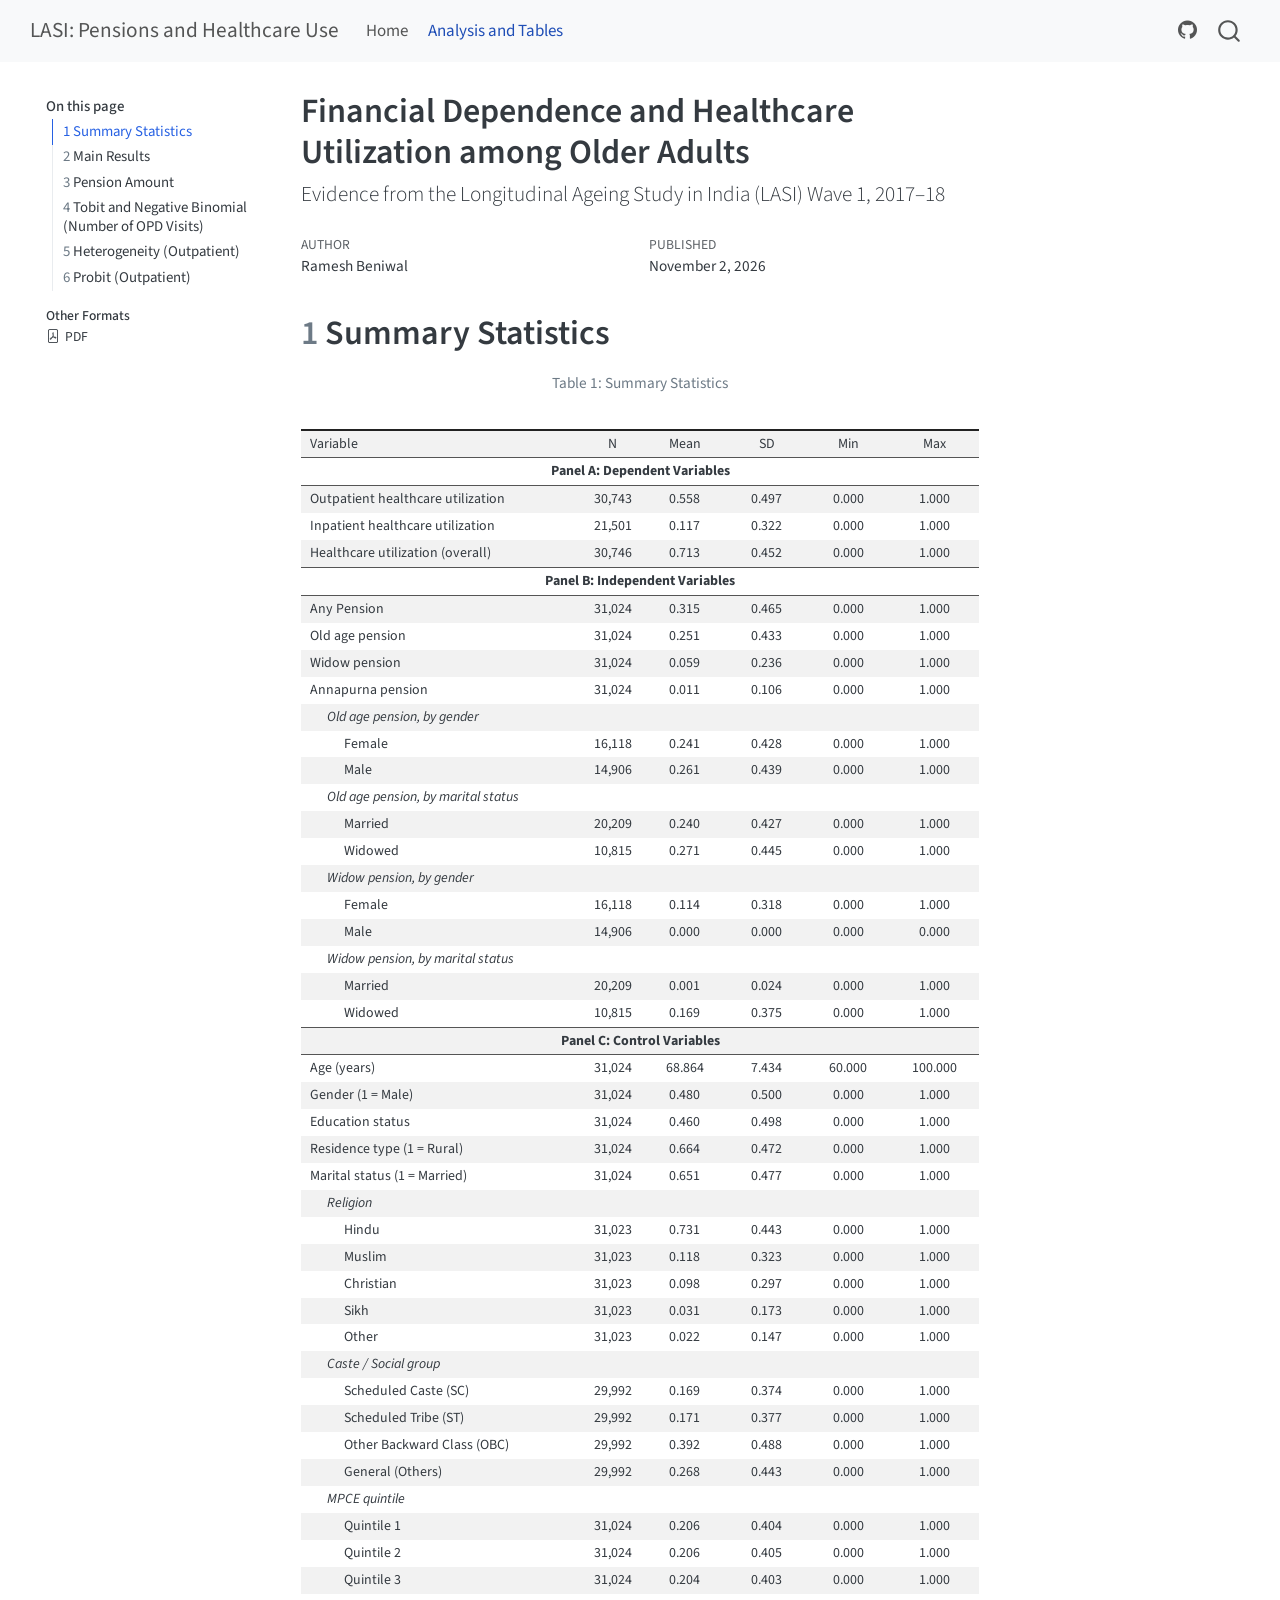
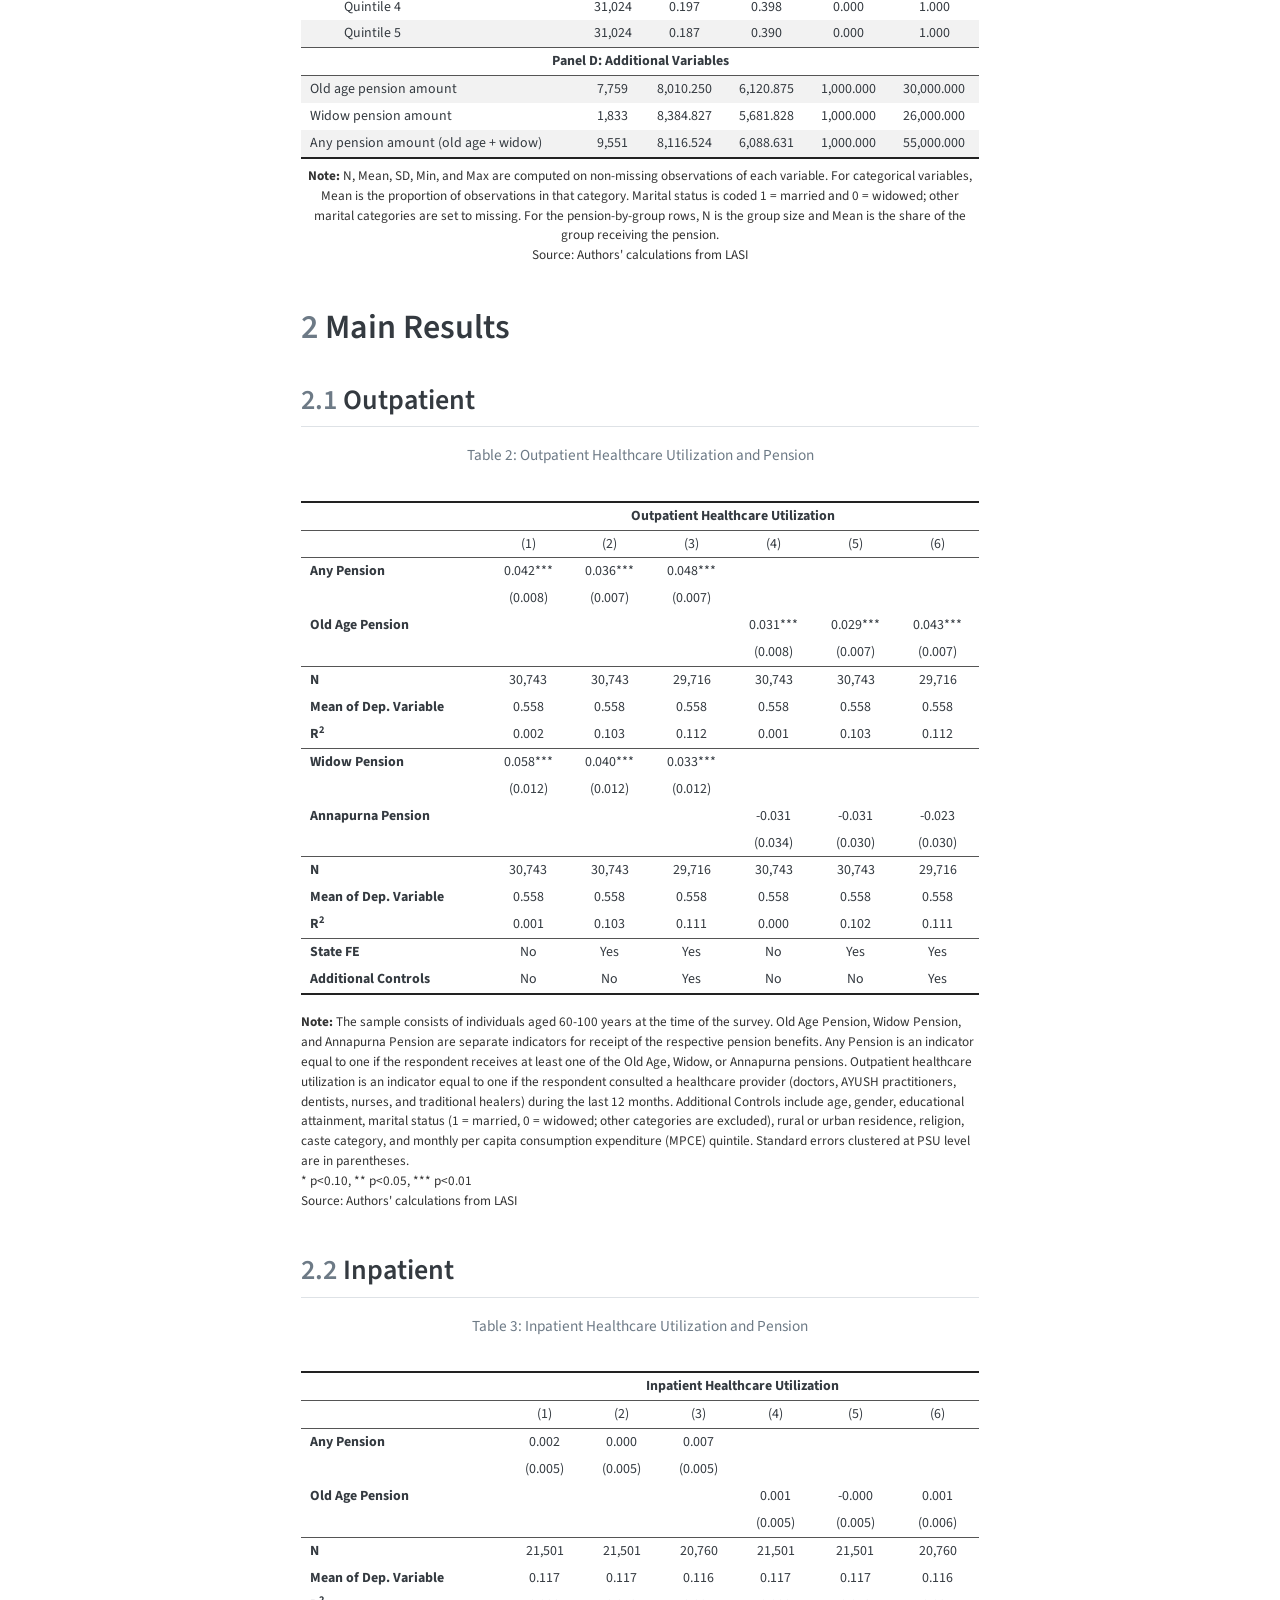
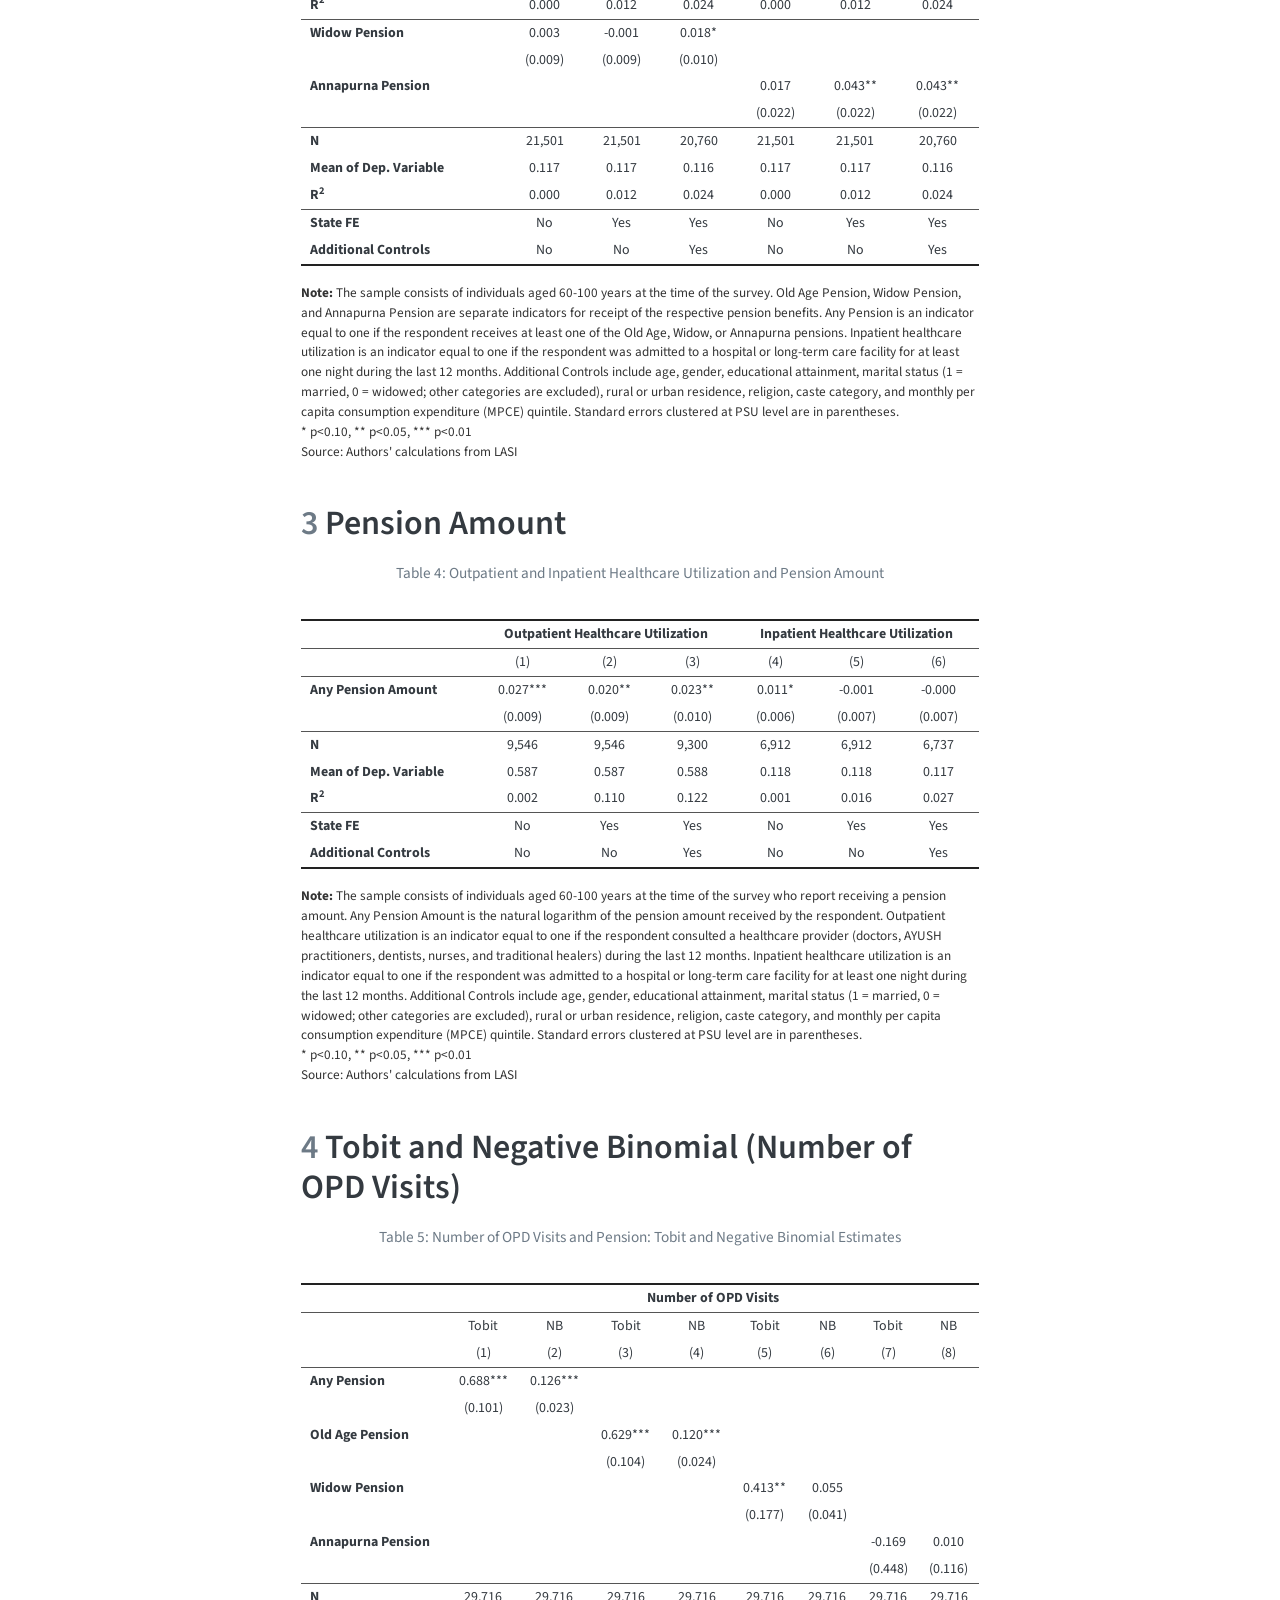
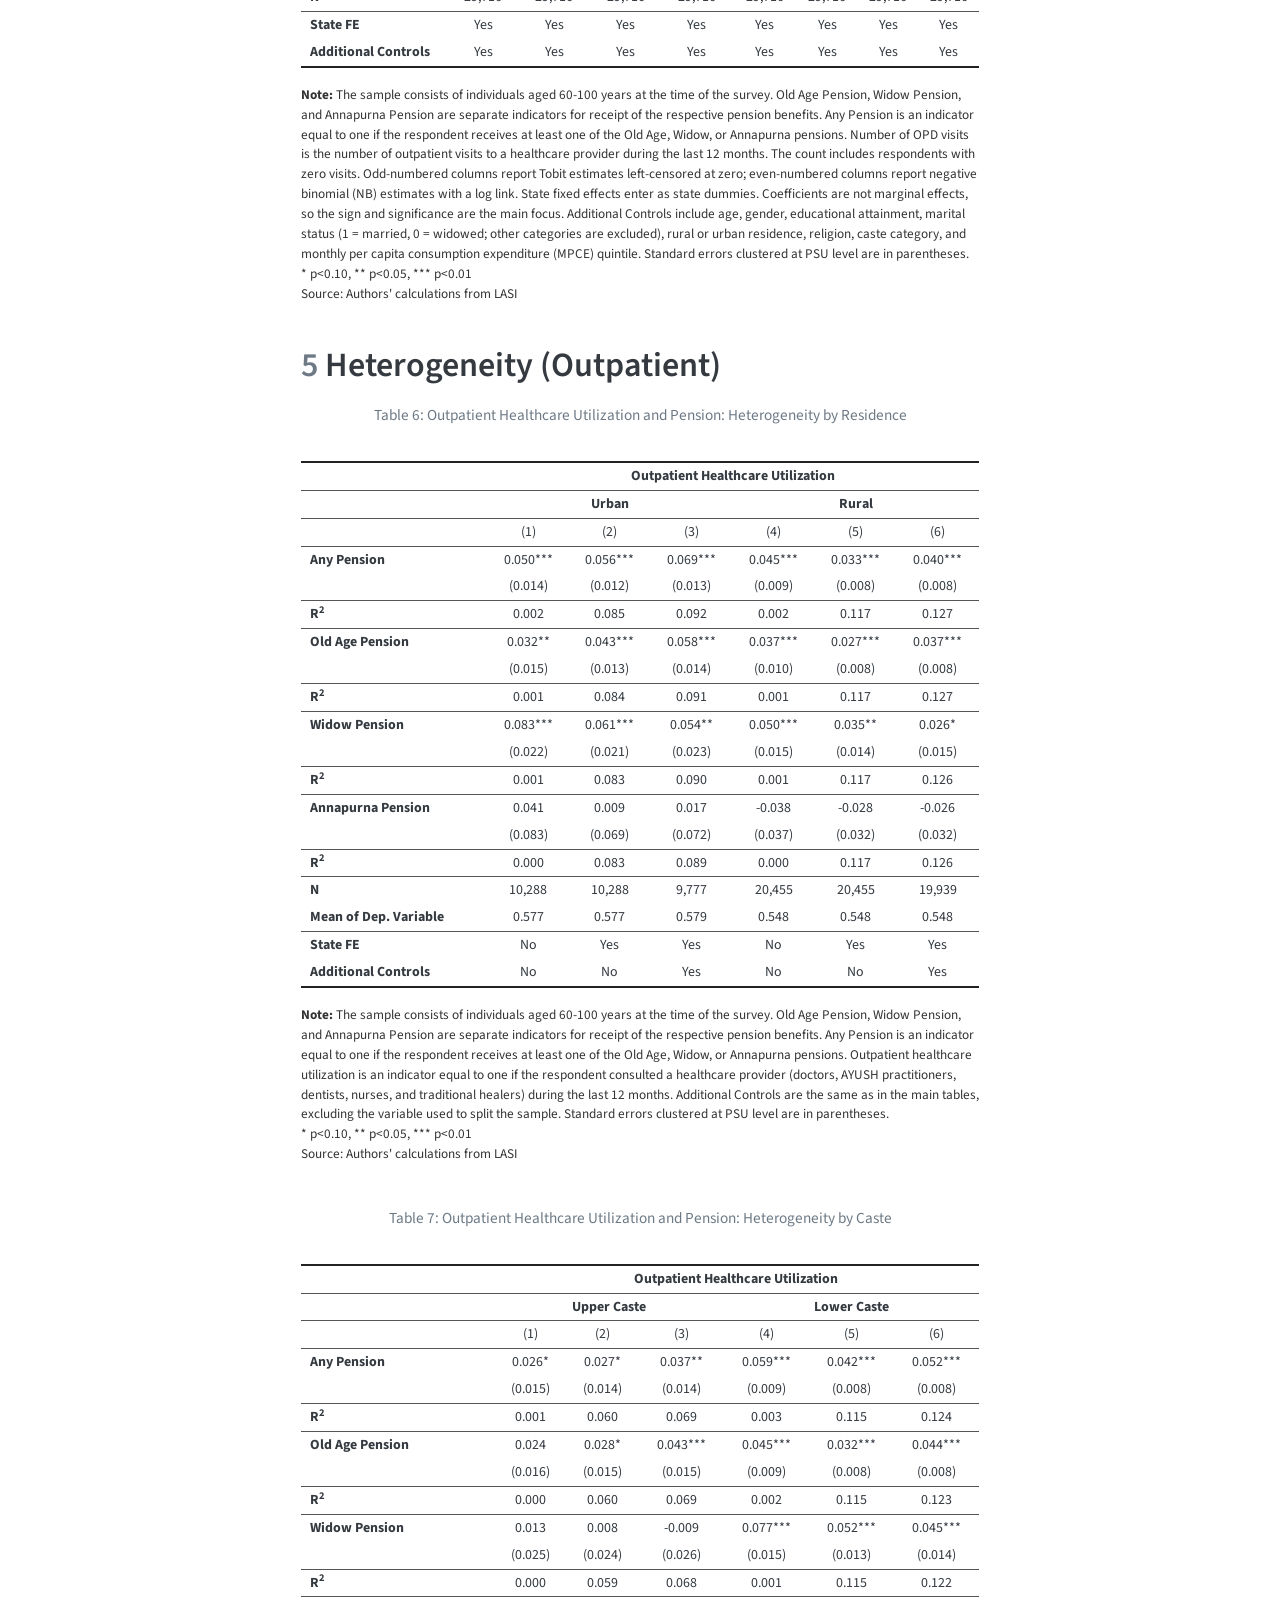
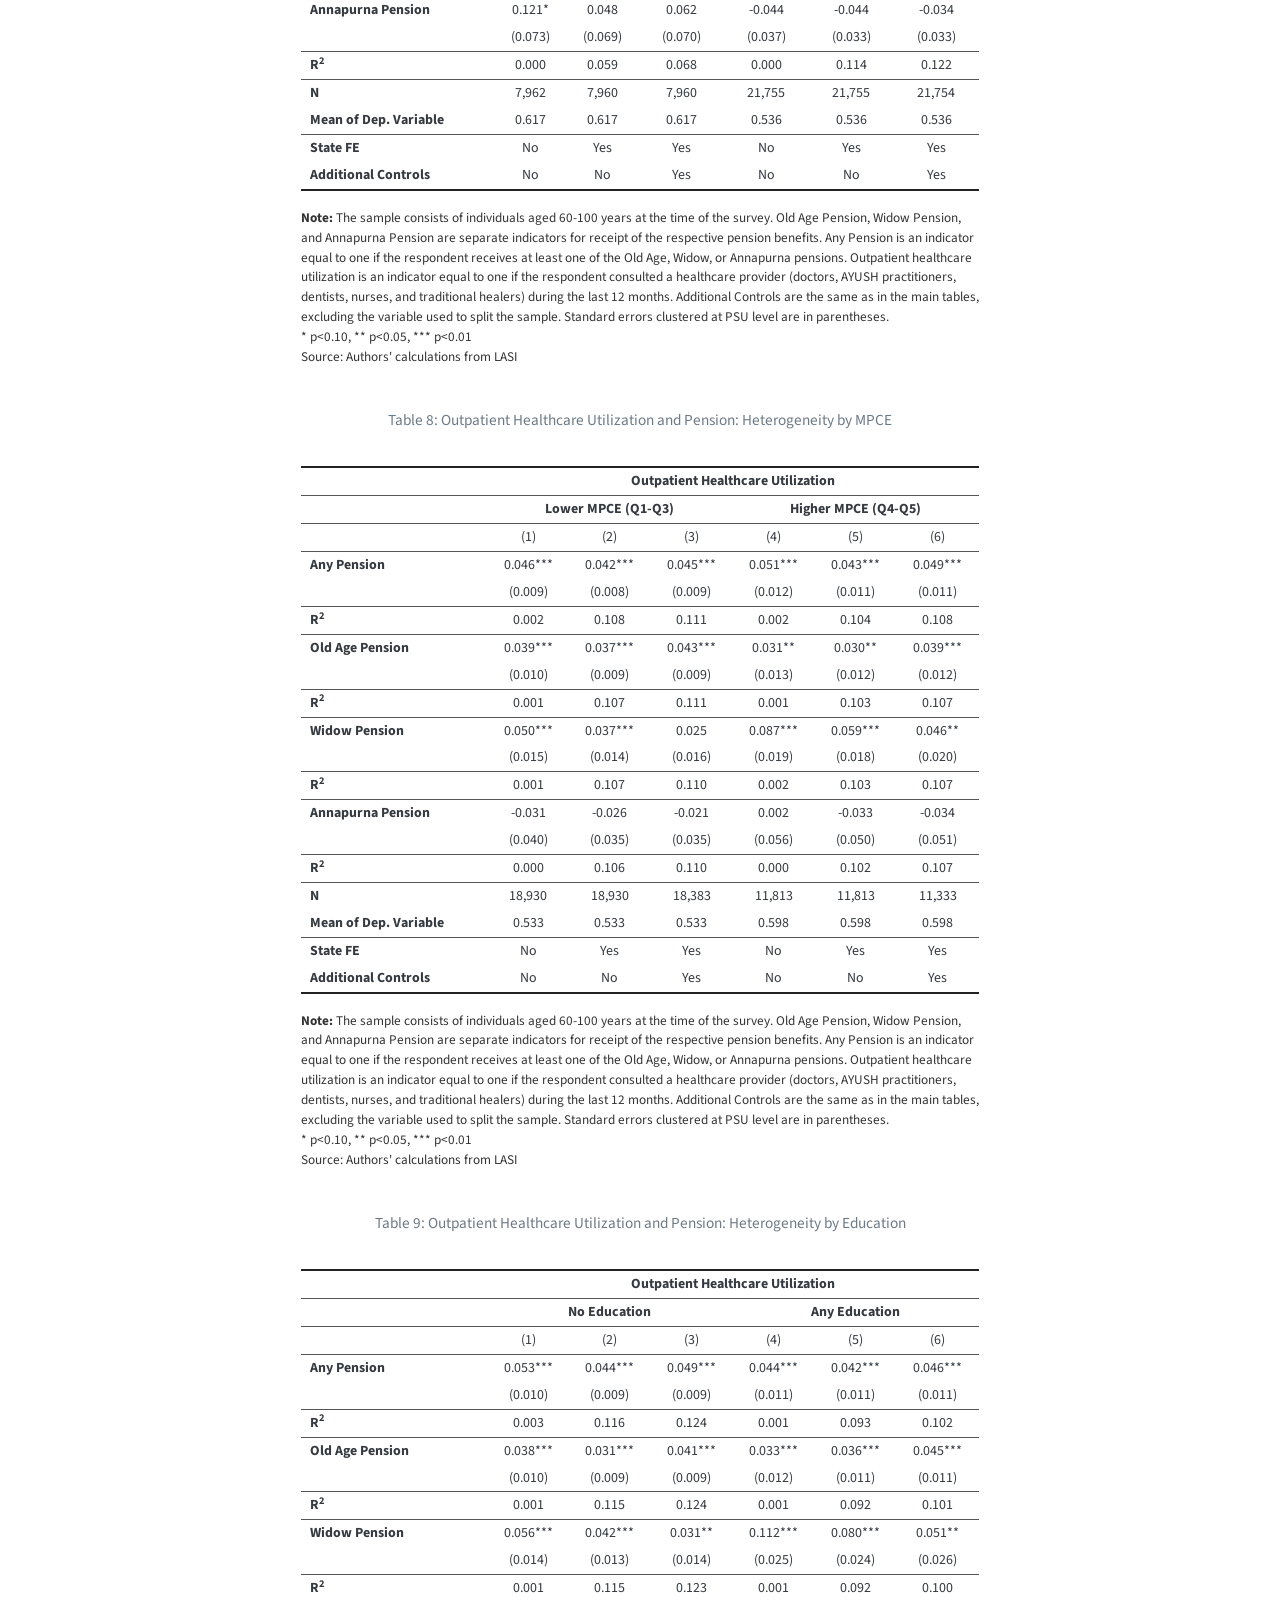
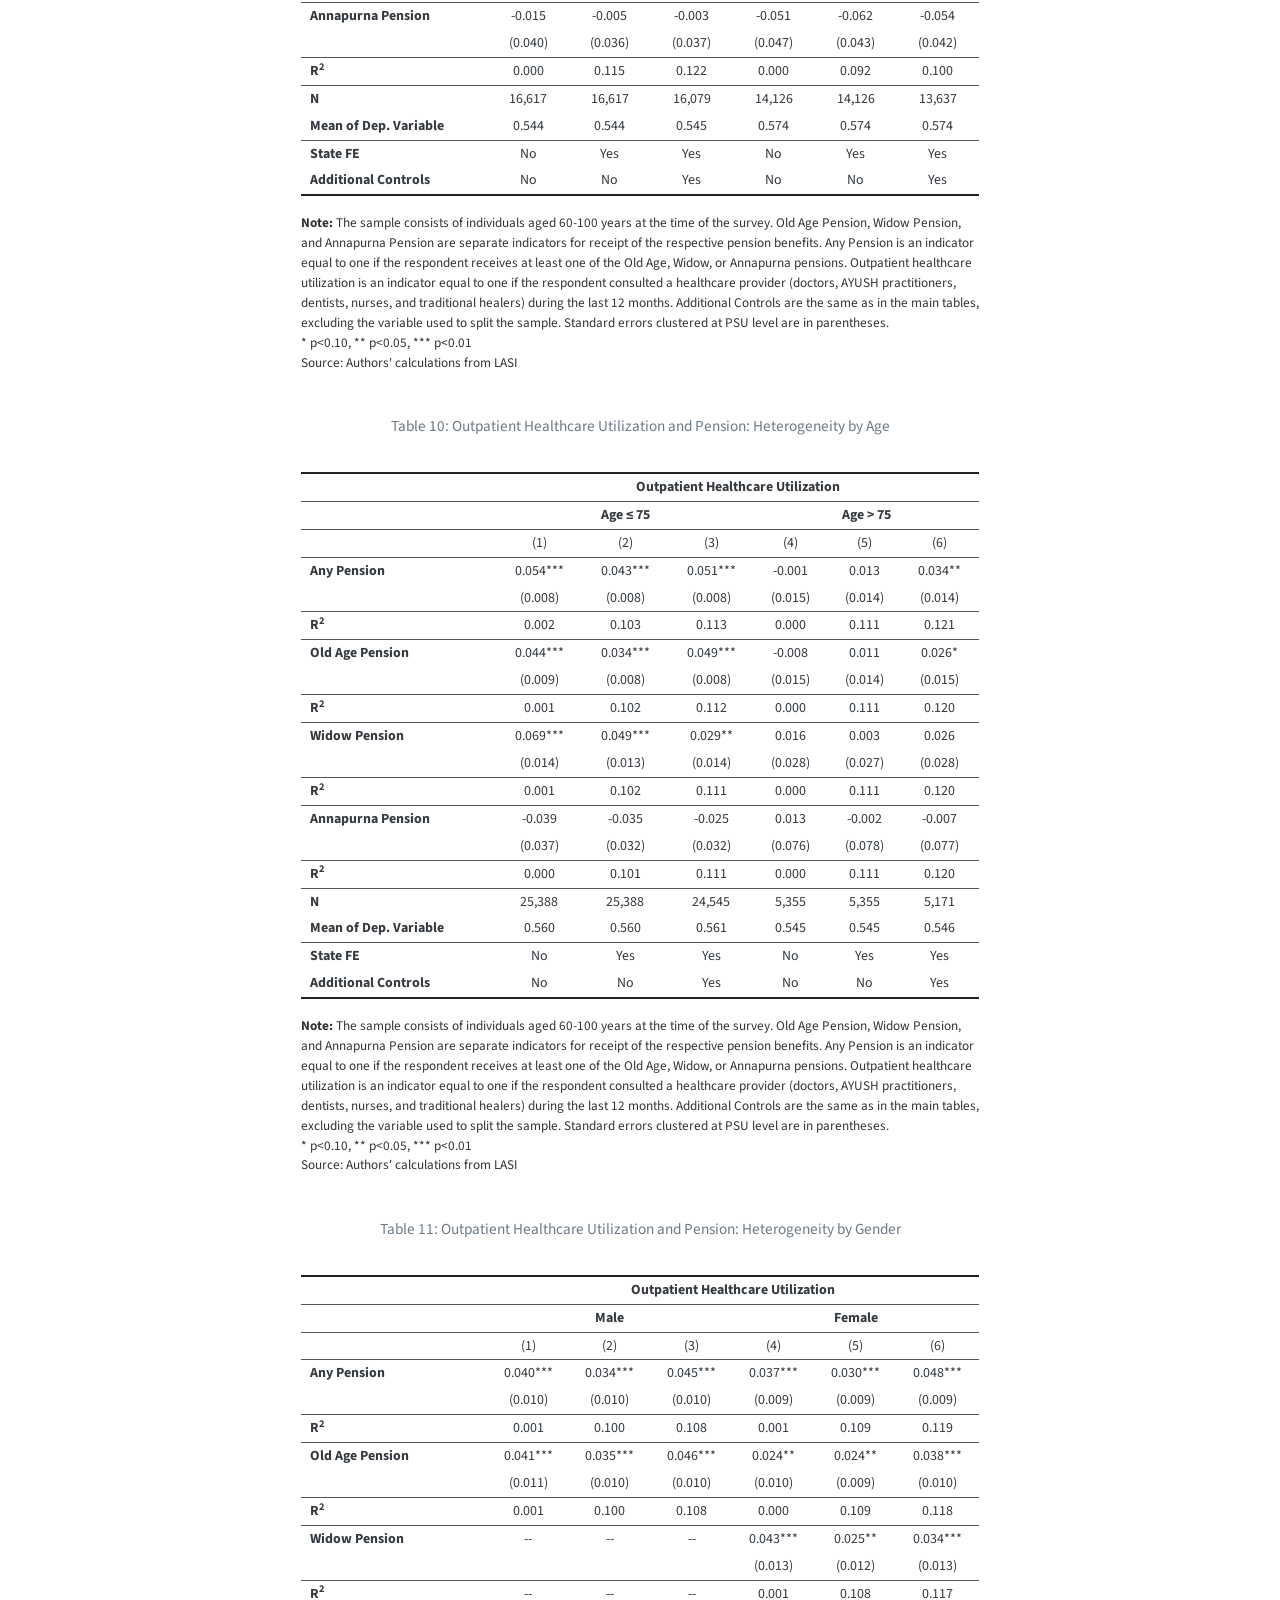
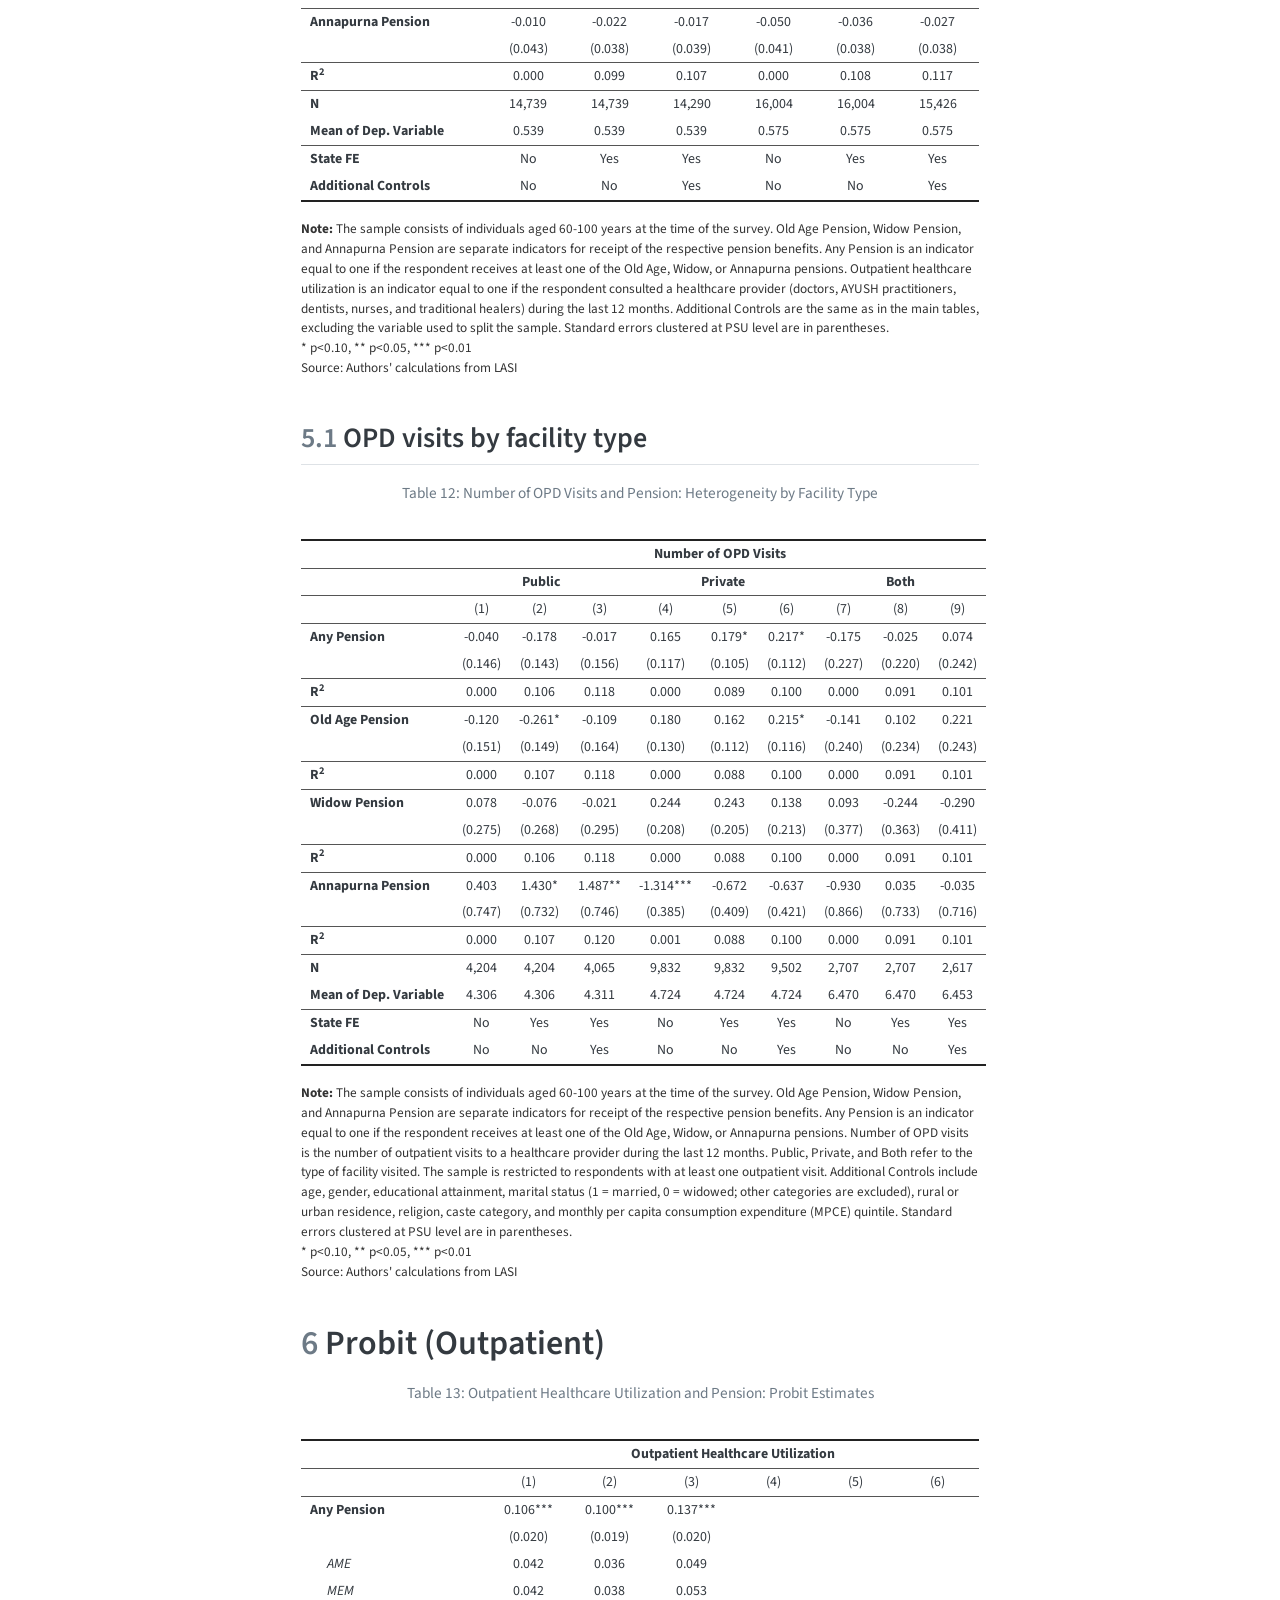
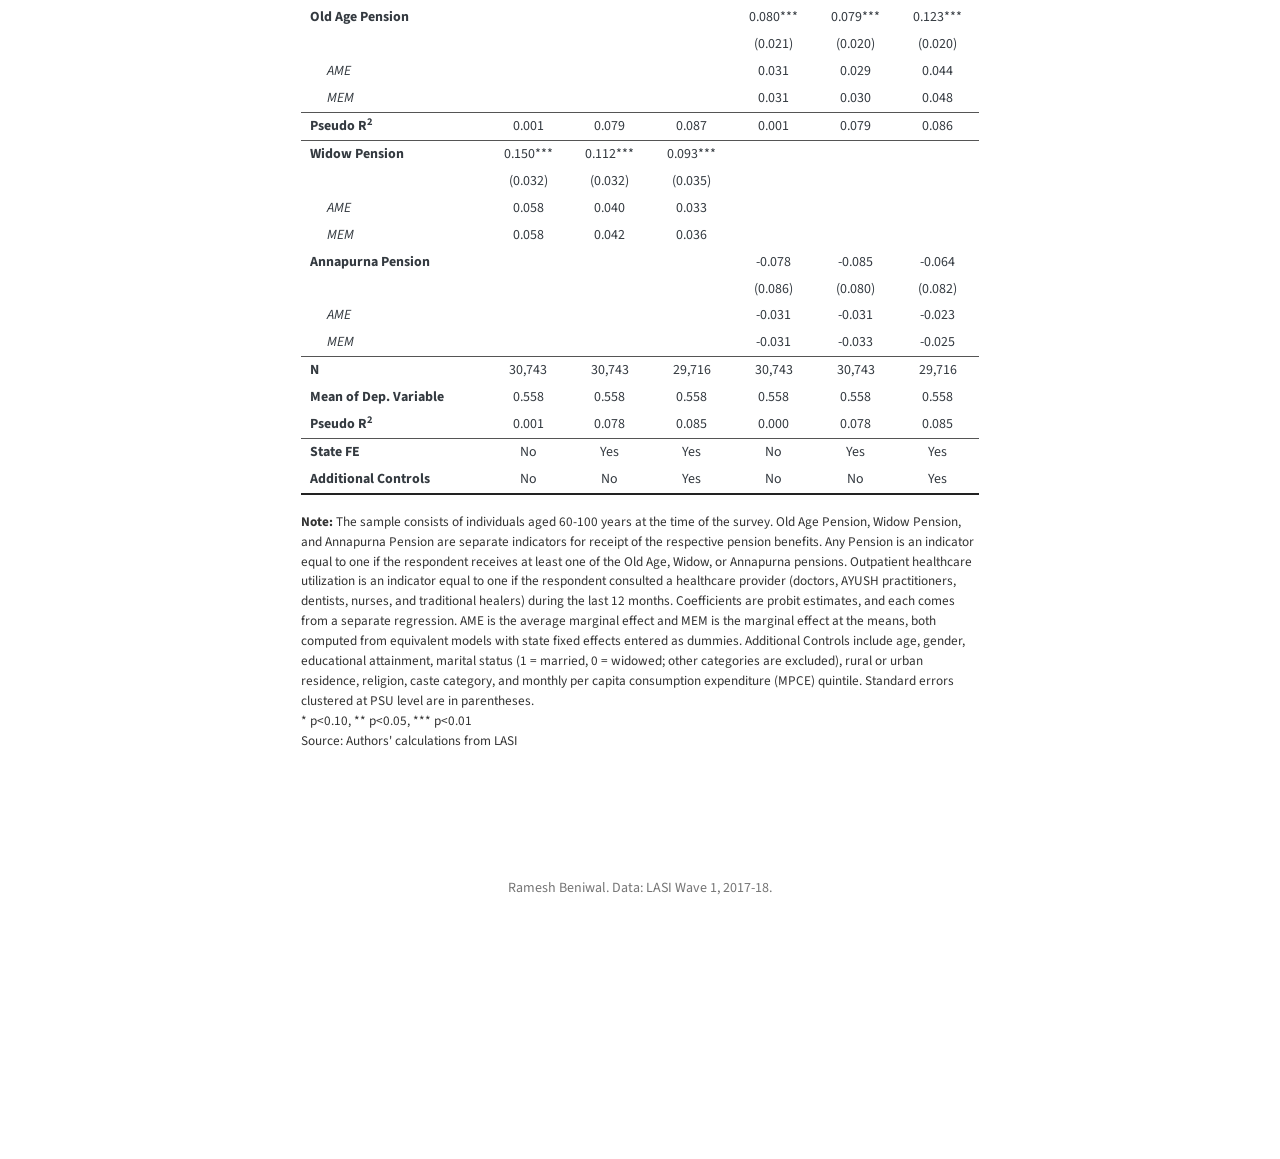
==== docs/index.html @ f2f9013a "new" ====
<html xmlns="http://www.w3.org/1999/xhtml">    
  <head>      
    <title>Redirect to LASI_analysis.html</title>      
    <meta http-equiv="refresh" content="0;URL='LASI_analysis.html'" />    
  </head>    
  <body> 
  </body>  
</html>
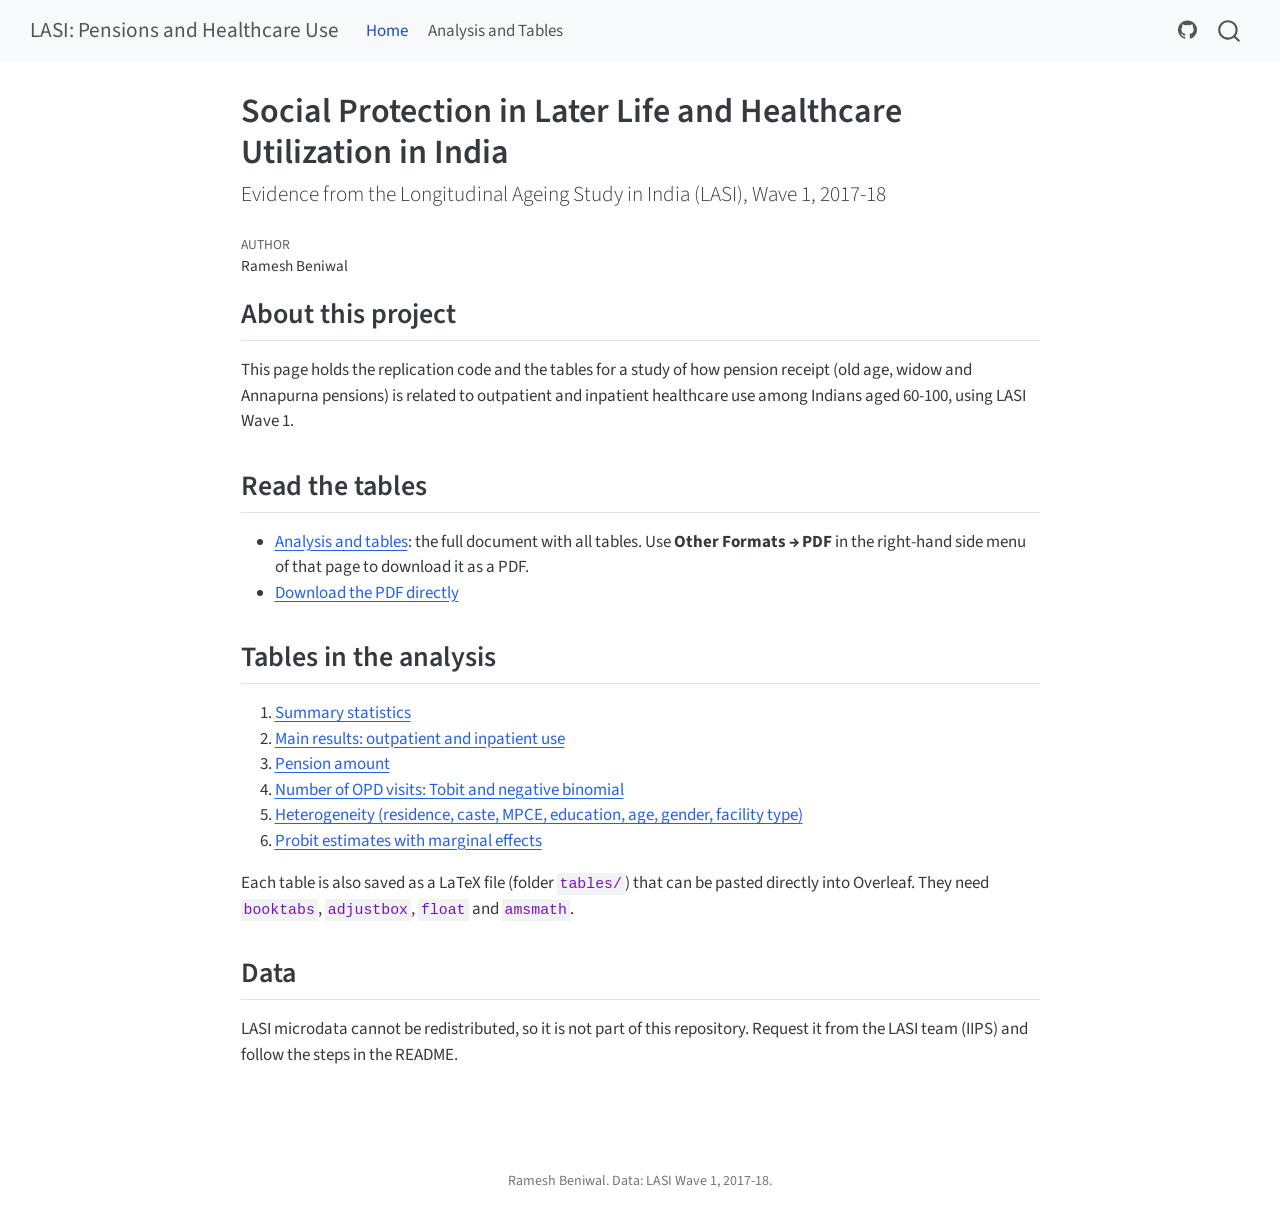
==== commit 28751188: "Update LASI research website" ====
--- a/docs/index.html
+++ b/docs/index.html
@@ -1,8 +1,606 @@
-<html xmlns="http://www.w3.org/1999/xhtml">    
-  <head>      
-    <title>Redirect to LASI_analysis.html</title>      
-    <meta http-equiv="refresh" content="0;URL='LASI_analysis.html'" />    
-  </head>    
-  <body> 
-  </body>  
-</html>     
+<!DOCTYPE html>
+<html xmlns="http://www.w3.org/1999/xhtml" lang="en" xml:lang="en"><head>
+
+<meta charset="utf-8">
+<meta name="generator" content="quarto-1.10.20">
+
+<meta name="viewport" content="width=device-width, initial-scale=1.0, user-scalable=yes">
+
+<meta name="author" content="Ramesh Beniwal">
+
+<title>Social Protection in Later Life and Healthcare Utilization in India – LASI: Pensions and Healthcare Use</title>
+<style>
+/* Default styles provided by pandoc.
+** See https://pandoc.org/MANUAL.html#variables-for-html for config info.
+*/
+span.smallcaps{font-variant: small-caps;}
+div.columns{display: flex; gap: 1.5em;}
+div.column{flex: auto;}
+@media screen {
+div.columns{gap: min(4vw, 1.5em);}
+div.column{overflow-x: auto;}
+}
+div.hanging-indent{margin-left: 1.5em; text-indent: -1.5em;}
+ul.task-list{list-style: none;}
+ul.task-list li input[type="checkbox"] {
+  width: 0.8em;
+  margin: 0 0.8em 0.2em -1em; /* quarto-specific, see https://github.com/quarto-dev/quarto-cli/issues/4556 */ 
+  vertical-align: middle;
+}
+</style>
+
+
+<script src="site_libs/quarto-nav/quarto-nav.js"></script>
+<script src="site_libs/quarto-nav/headroom.min.js"></script>
+<script src="site_libs/clipboard/clipboard.min.js"></script>
+<script src="site_libs/quarto-search/autocomplete.umd.js"></script>
+<script src="site_libs/quarto-search/fuse.min.js"></script>
+<script src="site_libs/quarto-search/quarto-search.js"></script>
+<meta name="quarto:offset" content="./">
+<script src="site_libs/quarto-html/quarto.js" type="module"></script>
+<script src="site_libs/quarto-html/tabsets/tabsets.js" type="module"></script>
+<script src="site_libs/quarto-html/popper.min.js"></script>
+<script src="site_libs/quarto-html/tippy.umd.min.js"></script>
+<script src="site_libs/quarto-html/anchor.min.js"></script>
+<link href="site_libs/quarto-html/tippy.css" rel="stylesheet">
+<link href="site_libs/quarto-html/quarto-syntax-highlighting-17888a1159294d3eb470f19f6f52f5a5.css" rel="stylesheet" id="quarto-text-highlighting-styles">
+<script src="site_libs/bootstrap/bootstrap.min.js"></script>
+<link href="site_libs/bootstrap/bootstrap-icons.css" rel="stylesheet">
+<link href="site_libs/bootstrap/bootstrap-8d0efec32895d350970ee9e4ea451cb8.min.css" rel="stylesheet" append-hash="true" id="quarto-bootstrap" data-mode="light">
+<script id="quarto-search-options" type="application/json">{
+  "location": "navbar",
+  "copy-button": false,
+  "collapse-after": 3,
+  "panel-placement": "end",
+  "type": "overlay",
+  "limit": 50,
+  "keyboard-shortcut": [
+    "f",
+    "/",
+    "s"
+  ],
+  "show-item-context": false,
+  "language": {
+    "search-no-results-text": "No results",
+    "search-matching-documents-text": "matching documents",
+    "search-copy-link-title": "Copy link to search",
+    "search-hide-matches-text": "Hide additional matches",
+    "search-more-match-text": "more match in this document",
+    "search-more-matches-text": "more matches in this document",
+    "search-clear-button-title": "Clear",
+    "search-text-placeholder": "",
+    "search-detached-cancel-button-title": "Cancel",
+    "search-submit-button-title": "Submit",
+    "search-label": "Search"
+  }
+}</script>
+<style>html{ scroll-behavior: smooth; }</style>
+
+
+<link rel="stylesheet" href="styles.css">
+</head>
+
+<body class="nav-fixed fullcontent quarto-light">
+
+<div id="quarto-search-results"></div>
+  <header id="quarto-header" class="headroom fixed-top">
+    <nav class="navbar navbar-expand-lg " data-bs-theme="dark">
+      <div class="navbar-container container-fluid">
+      <div class="navbar-brand-container mx-auto">
+    <a class="navbar-brand" href="./index.html">
+    <span class="navbar-title">LASI: Pensions and Healthcare Use</span>
+    </a>
+  </div>
+            <div id="quarto-search" class="" title="Search"></div>
+          <button class="navbar-toggler" type="button" data-bs-toggle="collapse" data-bs-target="#navbarCollapse" aria-controls="navbarCollapse" role="menu" aria-expanded="false" aria-label="Toggle navigation" onclick="if (window.quartoToggleHeadroom) { window.quartoToggleHeadroom(); }">
+  <span class="navbar-toggler-icon"></span>
+</button>
+          <div class="collapse navbar-collapse" id="navbarCollapse">
+            <ul class="navbar-nav navbar-nav-scroll me-auto">
+  <li class="nav-item">
+    <a class="nav-link active" href="./index.html" aria-current="page"> 
+<span class="menu-text">Home</span></a>
+  </li>  
+  <li class="nav-item">
+    <a class="nav-link" href="./LASI_analysis.html"> 
+<span class="menu-text">Analysis and Tables</span></a>
+  </li>  
+</ul>
+            <ul class="navbar-nav navbar-nav-scroll ms-auto">
+  <li class="nav-item compact">
+    <a class="nav-link" href="https://github.com/YOUR-USERNAME/YOUR-REPOSITORY"> <i class="bi bi-github" role="img">
+</i> 
+<span class="menu-text"></span></a>
+  </li>  
+</ul>
+          </div> <!-- /navcollapse -->
+            <div class="quarto-navbar-tools">
+</div>
+      </div> <!-- /container-fluid -->
+    </nav>
+</header>
+<!-- content -->
+<div id="quarto-content" class="quarto-container page-columns page-rows-contents page-layout-article page-navbar">
+<!-- sidebar -->
+<!-- margin-sidebar -->
+    
+<!-- main -->
+<main class="content" id="quarto-document-content">
+
+<header id="title-block-header" class="quarto-title-block default">
+<div class="quarto-title">
+<h1 class="title">Social Protection in Later Life and Healthcare Utilization in India</h1>
+<p class="subtitle lead">Evidence from the Longitudinal Ageing Study in India (LASI), Wave 1, 2017-18</p>
+</div>
+
+
+
+<div class="quarto-title-meta">
+
+    <div>
+    <div class="quarto-title-meta-heading">Author</div>
+    <div class="quarto-title-meta-contents">
+             <p>Ramesh Beniwal </p>
+          </div>
+  </div>
+    
+  
+    
+  </div>
+  
+
+
+</header>
+
+
+<section id="about-this-project" class="level2">
+<h2 class="anchored" data-anchor-id="about-this-project">About this project</h2>
+<p>This page holds the replication code and the tables for a study of how pension receipt (old age, widow and Annapurna pensions) is related to outpatient and inpatient healthcare use among Indians aged 60-100, using LASI Wave 1.</p>
+</section>
+<section id="read-the-tables" class="level2">
+<h2 class="anchored" data-anchor-id="read-the-tables">Read the tables</h2>
+<ul>
+<li><a href="./LASI_analysis.html">Analysis and tables</a>: the full document with all tables. Use <strong>Other Formats → PDF</strong> in the right-hand side menu of that page to download it as a PDF.</li>
+<li><a href="LASI_analysis.pdf">Download the PDF directly</a></li>
+</ul>
+</section>
+<section id="tables-in-the-analysis" class="level2">
+<h2 class="anchored" data-anchor-id="tables-in-the-analysis">Tables in the analysis</h2>
+<ol type="1">
+<li><a href="./LASI_analysis.html#summary-statistics">Summary statistics</a></li>
+<li><a href="./LASI_analysis.html#main-results">Main results: outpatient and inpatient use</a></li>
+<li><a href="./LASI_analysis.html#pension-amount">Pension amount</a></li>
+<li><a href="./LASI_analysis.html#tobit-and-negative-binomial-number-of-opd-visits">Number of OPD visits: Tobit and negative binomial</a></li>
+<li><a href="./LASI_analysis.html#heterogeneity-outpatient">Heterogeneity (residence, caste, MPCE, education, age, gender, facility type)</a></li>
+<li><a href="./LASI_analysis.html#probit-outpatient">Probit estimates with marginal effects</a></li>
+</ol>
+<p>Each table is also saved as a LaTeX file (folder <code>tables/</code>) that can be pasted directly into Overleaf. They need <code>booktabs</code>, <code>adjustbox</code>, <code>float</code> and <code>amsmath</code>.</p>
+</section>
+<section id="data" class="level2">
+<h2 class="anchored" data-anchor-id="data">Data</h2>
+<p>LASI microdata cannot be redistributed, so it is not part of this repository. Request it from the LASI team (IIPS) and follow the steps in the README.</p>
+
+
+</section>
+
+</main> <!-- /main -->
+<script id="quarto-html-after-body" type="application/javascript">
+  window.document.addEventListener("DOMContentLoaded", function (event) {
+    const icon = "";
+    const anchorJS = new window.AnchorJS();
+    anchorJS.options = {
+      placement: 'right',
+      icon: icon
+    };
+    anchorJS.add('.anchored');
+    const isCodeAnnotation = (el) => {
+      for (const clz of el.classList) {
+        if (clz.startsWith('code-annotation-')) {                     
+          return true;
+        }
+      }
+      return false;
+    }
+    const onCopySuccess = function(e) {
+      // button target
+      const button = e.trigger;
+      // don't keep focus
+      button.blur();
+      // flash "checked"
+      button.classList.add('code-copy-button-checked');
+      var currentTitle = button.getAttribute("title");
+      button.setAttribute("title", "Copied!");
+      let tooltip;
+      if (window.bootstrap) {
+        button.setAttribute("data-bs-toggle", "tooltip");
+        button.setAttribute("data-bs-placement", "left");
+        button.setAttribute("data-bs-title", "Copied!");
+        tooltip = new bootstrap.Tooltip(button, 
+          { trigger: "manual", 
+            customClass: "code-copy-button-tooltip",
+            offset: [0, -8]});
+        tooltip.show();    
+      }
+      setTimeout(function() {
+        if (tooltip) {
+          tooltip.hide();
+          button.removeAttribute("data-bs-title");
+          button.removeAttribute("data-bs-toggle");
+          button.removeAttribute("data-bs-placement");
+        }
+        button.setAttribute("title", currentTitle);
+        button.classList.remove('code-copy-button-checked');
+      }, 1000);
+      // clear code selection
+      e.clearSelection();
+    }
+    const getTextToCopy = function(trigger) {
+      const outerScaffold = trigger.parentElement.cloneNode(true);
+      const codeEl = outerScaffold.querySelector('code');
+      for (const childEl of codeEl.children) {
+        if (isCodeAnnotation(childEl)) {
+          childEl.remove();
+        }
+      }
+      return codeEl.innerText;
+    }
+    const clipboard = new window.ClipboardJS('.code-copy-button:not([data-in-quarto-modal])', {
+      text: getTextToCopy
+    });
+    clipboard.on('success', onCopySuccess);
+    if (window.document.getElementById('quarto-embedded-source-code-modal')) {
+      const clipboardModal = new window.ClipboardJS('.code-copy-button[data-in-quarto-modal]', {
+        text: getTextToCopy,
+        container: window.document.getElementById('quarto-embedded-source-code-modal')
+      });
+      clipboardModal.on('success', onCopySuccess);
+    }
+      var localhostRegex = new RegExp(/^(?:http|https):\/\/localhost\:?[0-9]*\//);
+      var mailtoRegex = new RegExp(/^mailto:/);
+        var filterRegex = new RegExp('/' + window.location.host + '/');
+      var isInternal = (href) => {
+          return filterRegex.test(href) || localhostRegex.test(href) || mailtoRegex.test(href);
+      }
+      // Inspect non-navigation links and adorn them if external
+     var links = window.document.querySelectorAll('a[href]:not(.nav-link):not(.navbar-brand):not(.toc-action):not(.sidebar-link):not(.sidebar-item-toggle):not(.pagination-link):not(.no-external):not([aria-hidden]):not(.dropdown-item):not(.quarto-navigation-tool):not(.about-link)');
+      for (var i=0; i<links.length; i++) {
+        const link = links[i];
+        if (!isInternal(link.href)) {
+          // undo the damage that might have been done by quarto-nav.js in the case of
+          // links that we want to consider external
+          if (link.dataset.originalHref !== undefined) {
+            link.href = link.dataset.originalHref;
+          }
+        }
+      }
+    function tippyHover(el, contentFn, onTriggerFn, onUntriggerFn) {
+      const config = {
+        allowHTML: true,
+        maxWidth: 500,
+        delay: 100,
+        arrow: false,
+        appendTo: function(el) {
+            return el.parentElement;
+        },
+        interactive: true,
+        interactiveBorder: 10,
+        theme: 'quarto',
+        placement: 'bottom-start',
+      };
+      if (contentFn) {
+        config.content = contentFn;
+      }
+      if (onTriggerFn) {
+        config.onTrigger = onTriggerFn;
+      }
+      if (onUntriggerFn) {
+        config.onUntrigger = onUntriggerFn;
+      }
+      window.tippy(el, config); 
+    }
+    const noterefs = window.document.querySelectorAll('a[role="doc-noteref"]');
+    for (var i=0; i<noterefs.length; i++) {
+      const ref = noterefs[i];
+      tippyHover(ref, function() {
+        // use id or data attribute instead here
+        let href = ref.getAttribute('data-footnote-href') || ref.getAttribute('href');
+        try { href = new URL(href).hash; } catch {}
+        const id = href.replace(/^#\/?/, "");
+        const note = window.document.getElementById(id);
+        if (note) {
+          return note.innerHTML;
+        } else {
+          return "";
+        }
+      });
+    }
+    const xrefs = window.document.querySelectorAll('a.quarto-xref');
+    const processXRef = (id, note) => {
+      // Strip column container classes
+      const stripColumnClz = (el) => {
+        el.classList.remove("page-full", "page-columns");
+        if (el.children) {
+          for (const child of el.children) {
+            stripColumnClz(child);
+          }
+        }
+      }
+      stripColumnClz(note)
+      if (id === null || id.startsWith('sec-')) {
+        // Special case sections, only their first couple elements
+        const container = document.createElement("div");
+        if (note.children && note.children.length > 2) {
+          container.appendChild(note.children[0].cloneNode(true));
+          for (let i = 1; i < note.children.length; i++) {
+            const child = note.children[i];
+            if (child.tagName === "P" && child.innerText === "") {
+              continue;
+            } else {
+              container.appendChild(child.cloneNode(true));
+              break;
+            }
+          }
+          if (window.Quarto?.typesetMath) {
+            window.Quarto.typesetMath(container);
+          }
+          return container.innerHTML
+        } else {
+          if (window.Quarto?.typesetMath) {
+            window.Quarto.typesetMath(note);
+          }
+          return note.innerHTML;
+        }
+      } else {
+        // Remove any anchor links if they are present
+        const anchorLink = note.querySelector('a.anchorjs-link');
+        if (anchorLink) {
+          anchorLink.remove();
+        }
+        if (window.Quarto?.typesetMath) {
+          window.Quarto.typesetMath(note);
+        }
+        if (note.classList.contains("callout")) {
+          return note.outerHTML;
+        } else {
+          return note.innerHTML;
+        }
+      }
+    }
+    for (var i=0; i<xrefs.length; i++) {
+      const xref = xrefs[i];
+      tippyHover(xref, undefined, function(instance) {
+        instance.disable();
+        let url = xref.getAttribute('href');
+        let hash = undefined; 
+        if (url.startsWith('#')) {
+          hash = url;
+        } else {
+          try { hash = new URL(url).hash; } catch {}
+        }
+        if (hash) {
+          const id = hash.replace(/^#\/?/, "");
+          const note = window.document.getElementById(id);
+          if (note !== null) {
+            try {
+              const html = processXRef(id, note.cloneNode(true));
+              instance.setContent(html);
+            } finally {
+              instance.enable();
+              instance.show();
+            }
+          } else {
+            // See if we can fetch this
+            fetch(url.split('#')[0])
+            .then(res => res.text())
+            .then(html => {
+              const parser = new DOMParser();
+              const htmlDoc = parser.parseFromString(html, "text/html");
+              const note = htmlDoc.getElementById(id);
+              if (note !== null) {
+                const html = processXRef(id, note);
+                instance.setContent(html);
+              } 
+            }).finally(() => {
+              instance.enable();
+              instance.show();
+            });
+          }
+        } else {
+          // See if we can fetch a full url (with no hash to target)
+          // This is a special case and we should probably do some content thinning / targeting
+          fetch(url)
+          .then(res => res.text())
+          .then(html => {
+            const parser = new DOMParser();
+            const htmlDoc = parser.parseFromString(html, "text/html");
+            const note = htmlDoc.querySelector('main.content');
+            if (note !== null) {
+              // This should only happen for chapter cross references
+              // (since there is no id in the URL)
+              // remove the first header
+              if (note.children.length > 0 && note.children[0].tagName === "HEADER") {
+                note.children[0].remove();
+              }
+              const html = processXRef(null, note);
+              instance.setContent(html);
+            } 
+          }).finally(() => {
+            instance.enable();
+            instance.show();
+          });
+        }
+      }, function(instance) {
+      });
+    }
+        let selectedAnnoteEl;
+        const selectorForAnnotation = ( cell, annotation) => {
+          let cellAttr = 'data-code-cell="' + cell + '"';
+          let lineAttr = 'data-code-annotation="' +  annotation + '"';
+          const selector = 'span[' + cellAttr + '][' + lineAttr + ']';
+          return selector;
+        }
+        const selectCodeLines = (annoteEl) => {
+          const doc = window.document;
+          const targetCell = annoteEl.getAttribute("data-target-cell");
+          const targetAnnotation = annoteEl.getAttribute("data-target-annotation");
+          const annoteSpan = window.document.querySelector(selectorForAnnotation(targetCell, targetAnnotation));
+          const lines = annoteSpan.getAttribute("data-code-lines").split(",");
+          const lineIds = lines.map((line) => {
+            return targetCell + "-" + line;
+          })
+          let top = null;
+          let height = null;
+          let parent = null;
+          if (lineIds.length > 0) {
+              //compute the position of the single el (top and bottom and make a div)
+              const el = window.document.getElementById(lineIds[0]);
+              top = el.offsetTop;
+              height = el.offsetHeight;
+              parent = el.parentElement.parentElement;
+            if (lineIds.length > 1) {
+              const lastEl = window.document.getElementById(lineIds[lineIds.length - 1]);
+              const bottom = lastEl.offsetTop + lastEl.offsetHeight;
+              height = bottom - top;
+            }
+            if (top !== null && height !== null && parent !== null) {
+              // cook up a div (if necessary) and position it 
+              let div = window.document.getElementById("code-annotation-line-highlight");
+              if (div === null) {
+                div = window.document.createElement("div");
+                div.setAttribute("id", "code-annotation-line-highlight");
+                div.style.position = 'absolute';
+                parent.appendChild(div);
+              }
+              div.style.top = top - 2 + "px";
+              div.style.height = height + 4 + "px";
+              div.style.left = 0;
+              let gutterDiv = window.document.getElementById("code-annotation-line-highlight-gutter");
+              if (gutterDiv === null) {
+                gutterDiv = window.document.createElement("div");
+                gutterDiv.setAttribute("id", "code-annotation-line-highlight-gutter");
+                gutterDiv.style.position = 'absolute';
+                const codeCell = window.document.getElementById(targetCell);
+                const gutter = codeCell.querySelector('.code-annotation-gutter');
+                gutter.appendChild(gutterDiv);
+              }
+              gutterDiv.style.top = top - 2 + "px";
+              gutterDiv.style.height = height + 4 + "px";
+            }
+            selectedAnnoteEl = annoteEl;
+          }
+        };
+        const unselectCodeLines = () => {
+          const elementsIds = ["code-annotation-line-highlight", "code-annotation-line-highlight-gutter"];
+          elementsIds.forEach((elId) => {
+            const div = window.document.getElementById(elId);
+            if (div) {
+              div.remove();
+            }
+          });
+          selectedAnnoteEl = undefined;
+        };
+          // Handle positioning of the toggle
+      window.addEventListener(
+        "resize",
+        throttle(() => {
+          elRect = undefined;
+          if (selectedAnnoteEl) {
+            selectCodeLines(selectedAnnoteEl);
+          }
+        }, 10)
+      );
+      function throttle(fn, ms) {
+      let throttle = false;
+      let timer;
+        return (...args) => {
+          if(!throttle) { // first call gets through
+              fn.apply(this, args);
+              throttle = true;
+          } else { // all the others get throttled
+              if(timer) clearTimeout(timer); // cancel #2
+              timer = setTimeout(() => {
+                fn.apply(this, args);
+                timer = throttle = false;
+              }, ms);
+          }
+        };
+      }
+        // Attach click handler to the DT
+        const annoteDls = window.document.querySelectorAll('dt[data-target-cell]');
+        for (const annoteDlNode of annoteDls) {
+          annoteDlNode.addEventListener('click', (event) => {
+            const clickedEl = event.target;
+            if (clickedEl !== selectedAnnoteEl) {
+              unselectCodeLines();
+              const activeEl = window.document.querySelector('dt[data-target-cell].code-annotation-active');
+              if (activeEl) {
+                activeEl.classList.remove('code-annotation-active');
+              }
+              selectCodeLines(clickedEl);
+              clickedEl.classList.add('code-annotation-active');
+            } else {
+              // Unselect the line
+              unselectCodeLines();
+              clickedEl.classList.remove('code-annotation-active');
+            }
+          });
+        }
+    const findCites = (el) => {
+      const parentEl = el.parentElement;
+      if (parentEl) {
+        const cites = parentEl.dataset.cites;
+        if (cites) {
+          return {
+            el,
+            cites: cites.split(' ')
+          };
+        } else {
+          return findCites(el.parentElement)
+        }
+      } else {
+        return undefined;
+      }
+    };
+    var bibliorefs = window.document.querySelectorAll('a[role="doc-biblioref"]');
+    for (var i=0; i<bibliorefs.length; i++) {
+      const ref = bibliorefs[i];
+      const citeInfo = findCites(ref);
+      if (citeInfo) {
+        tippyHover(citeInfo.el, function() {
+          var popup = window.document.createElement('div');
+          citeInfo.cites.forEach(function(cite) {
+            var citeDiv = window.document.createElement('div');
+            citeDiv.classList.add('hanging-indent');
+            citeDiv.classList.add('csl-entry');
+            var biblioDiv = window.document.getElementById('ref-' + cite);
+            if (biblioDiv) {
+              citeDiv.innerHTML = biblioDiv.innerHTML;
+            }
+            popup.appendChild(citeDiv);
+          });
+          return popup.innerHTML;
+        });
+      }
+    }
+  });
+  </script>
+</div> <!-- /content -->
+<footer class="footer">
+  <div class="nav-footer">
+    <div class="nav-footer-left">
+      &nbsp;
+    </div>   
+    <div class="nav-footer-center">
+<p>Ramesh Beniwal. Data: LASI Wave 1, 2017-18.</p>
+</div>
+    <div class="nav-footer-right">
+      &nbsp;
+    </div>
+  </div>
+</footer>
+
+
+
+
+<script src="site_libs/quarto-html/zenscroll-min.js"></script>
+</body></html>
--- a/docs/site_libs/quarto-html/tippy.css
+++ b/docs/site_libs/quarto-html/tippy.css
@@ -0,0 +1 @@
+.tippy-box[data-animation=fade][data-state=hidden]{opacity:0}[data-tippy-root]{max-width:calc(100vw - 10px)}.tippy-box{position:relative;background-color:#333;color:#fff;border-radius:4px;font-size:14px;line-height:1.4;white-space:normal;outline:0;transition-property:transform,visibility,opacity}.tippy-box[data-placement^=top]>.tippy-arrow{bottom:0}.tippy-box[data-placement^=top]>.tippy-arrow:before{bottom:-7px;left:0;border-width:8px 8px 0;border-top-color:initial;transform-origin:center top}.tippy-box[data-placement^=bottom]>.tippy-arrow{top:0}.tippy-box[data-placement^=bottom]>.tippy-arrow:before{top:-7px;left:0;border-width:0 8px 8px;border-bottom-color:initial;transform-origin:center bottom}.tippy-box[data-placement^=left]>.tippy-arrow{right:0}.tippy-box[data-placement^=left]>.tippy-arrow:before{border-width:8px 0 8px 8px;border-left-color:initial;right:-7px;transform-origin:center left}.tippy-box[data-placement^=right]>.tippy-arrow{left:0}.tippy-box[data-placement^=right]>.tippy-arrow:before{left:-7px;border-width:8px 8px 8px 0;border-right-color:initial;transform-origin:center right}.tippy-box[data-inertia][data-state=visible]{transition-timing-function:cubic-bezier(.54,1.5,.38,1.11)}.tippy-arrow{width:16px;height:16px;color:#333}.tippy-arrow:before{content:"";position:absolute;border-color:transparent;border-style:solid}.tippy-content{position:relative;padding:5px 9px;z-index:1}
--- a/docs/site_libs/quarto-html/quarto-syntax-highlighting-17888a1159294d3eb470f19f6f52f5a5.css
+++ b/docs/site_libs/quarto-html/quarto-syntax-highlighting-17888a1159294d3eb470f19f6f52f5a5.css
@@ -0,0 +1,236 @@
+/* quarto syntax highlight colors */
+:root {
+  --quarto-hl-ot-color: #003B4F;
+  --quarto-hl-at-color: #657422;
+  --quarto-hl-ss-color: #20794D;
+  --quarto-hl-an-color: #5E5E5E;
+  --quarto-hl-fu-color: #4758AB;
+  --quarto-hl-st-color: #20794D;
+  --quarto-hl-cf-color: #003B4F;
+  --quarto-hl-op-color: #5E5E5E;
+  --quarto-hl-er-color: #AD0000;
+  --quarto-hl-bn-color: #AD0000;
+  --quarto-hl-al-color: #AD0000;
+  --quarto-hl-va-color: #111111;
+  --quarto-hl-bu-color: inherit;
+  --quarto-hl-ex-color: inherit;
+  --quarto-hl-pp-color: #AD0000;
+  --quarto-hl-in-color: #5E5E5E;
+  --quarto-hl-vs-color: #20794D;
+  --quarto-hl-wa-color: #5E5E5E;
+  --quarto-hl-do-color: #5E5E5E;
+  --quarto-hl-im-color: #00769E;
+  --quarto-hl-ch-color: #20794D;
+  --quarto-hl-dt-color: #AD0000;
+  --quarto-hl-fl-color: #AD0000;
+  --quarto-hl-co-color: #5E5E5E;
+  --quarto-hl-cv-color: #5E5E5E;
+  --quarto-hl-cn-color: #8f5902;
+  --quarto-hl-sc-color: #5E5E5E;
+  --quarto-hl-dv-color: #AD0000;
+  --quarto-hl-kw-color: #003B4F;
+}
+
+/* other quarto variables */
+:root {
+  --quarto-font-monospace: SFMono-Regular, Menlo, Monaco, Consolas, "Liberation Mono", "Courier New", monospace;
+}
+
+/* syntax highlight based on Pandoc's rules */
+pre > code.sourceCode > span {
+  color: #003B4F;
+}
+
+code.sourceCode > span {
+  color: #003B4F;
+}
+
+div.sourceCode,
+div.sourceCode pre.sourceCode {
+  color: #003B4F;
+}
+
+/* Normal */
+code span {
+  color: #003B4F;
+}
+
+/* Alert */
+code span.al {
+  color: #AD0000;
+  font-style: inherit;
+}
+
+/* Annotation */
+code span.an {
+  color: #5E5E5E;
+  font-style: inherit;
+}
+
+/* Attribute */
+code span.at {
+  color: #657422;
+  font-style: inherit;
+}
+
+/* BaseN */
+code span.bn {
+  color: #AD0000;
+  font-style: inherit;
+}
+
+/* BuiltIn */
+code span.bu {
+  font-style: inherit;
+}
+
+/* ControlFlow */
+code span.cf {
+  color: #003B4F;
+  font-weight: bold;
+  font-style: inherit;
+}
+
+/* Char */
+code span.ch {
+  color: #20794D;
+  font-style: inherit;
+}
+
+/* Constant */
+code span.cn {
+  color: #8f5902;
+  font-style: inherit;
+}
+
+/* Comment */
+code span.co {
+  color: #5E5E5E;
+  font-style: inherit;
+}
+
+/* CommentVar */
+code span.cv {
+  color: #5E5E5E;
+  font-style: italic;
+}
+
+/* Documentation */
+code span.do {
+  color: #5E5E5E;
+  font-style: italic;
+}
+
+/* DataType */
+code span.dt {
+  color: #AD0000;
+  font-style: inherit;
+}
+
+/* DecVal */
+code span.dv {
+  color: #AD0000;
+  font-style: inherit;
+}
+
+/* Error */
+code span.er {
+  color: #AD0000;
+  font-style: inherit;
+}
+
+/* Extension */
+code span.ex {
+  font-style: inherit;
+}
+
+/* Float */
+code span.fl {
+  color: #AD0000;
+  font-style: inherit;
+}
+
+/* Function */
+code span.fu {
+  color: #4758AB;
+  font-style: inherit;
+}
+
+/* Import */
+code span.im {
+  color: #00769E;
+  font-style: inherit;
+}
+
+/* Information */
+code span.in {
+  color: #5E5E5E;
+  font-style: inherit;
+}
+
+/* Keyword */
+code span.kw {
+  color: #003B4F;
+  font-weight: bold;
+  font-style: inherit;
+}
+
+/* Operator */
+code span.op {
+  color: #5E5E5E;
+  font-style: inherit;
+}
+
+/* Other */
+code span.ot {
+  color: #003B4F;
+  font-style: inherit;
+}
+
+/* Preprocessor */
+code span.pp {
+  color: #AD0000;
+  font-style: inherit;
+}
+
+/* SpecialChar */
+code span.sc {
+  color: #5E5E5E;
+  font-style: inherit;
+}
+
+/* SpecialString */
+code span.ss {
+  color: #20794D;
+  font-style: inherit;
+}
+
+/* String */
+code span.st {
+  color: #20794D;
+  font-style: inherit;
+}
+
+/* Variable */
+code span.va {
+  color: #111111;
+  font-style: inherit;
+}
+
+/* VerbatimString */
+code span.vs {
+  color: #20794D;
+  font-style: inherit;
+}
+
+/* Warning */
+code span.wa {
+  color: #5E5E5E;
+  font-style: italic;
+}
+
+.prevent-inlining {
+  content: "</";
+}
+
+/*# sourceMappingURL=fadfc755eec066e9e3d699cf819c3e33.css.map */
--- a/docs/styles.css
+++ b/docs/styles.css
@@ -0,0 +1,26 @@
+/* Look of the regression tables on the website */
+body { counter-reset: tablenumber; }
+
+table.lasi-table {
+  border-collapse: collapse;
+  margin: 2rem auto 0.4rem auto;
+  font-size: 0.82rem;
+  border-top: 2px solid #222;
+  border-bottom: 2px solid #222;
+}
+table.lasi-table caption {
+  caption-side: top;
+  font-weight: 700;
+  text-align: center;
+  padding-bottom: 0.6rem;
+  counter-increment: tablenumber;
+}
+table.lasi-table caption::before { content: "Table " counter(tablenumber) ". "; }
+
+table.lasi-table td { padding: 3px 9px; text-align: center; border: none; white-space: nowrap; }
+table.lasi-table td.row-label { text-align: left; }
+table.lasi-table tr.rule-above td { border-top: 1px solid #555; }
+
+.table-note { font-size: 0.78rem; max-width: 900px; margin: 0 auto 2.5rem auto; color: #333; }
+.table-wrap { overflow-x: auto; }   /* wide tables scroll on small screens */
+@media (max-width: 900px) { table.lasi-table { display: block; overflow-x: auto; } }
